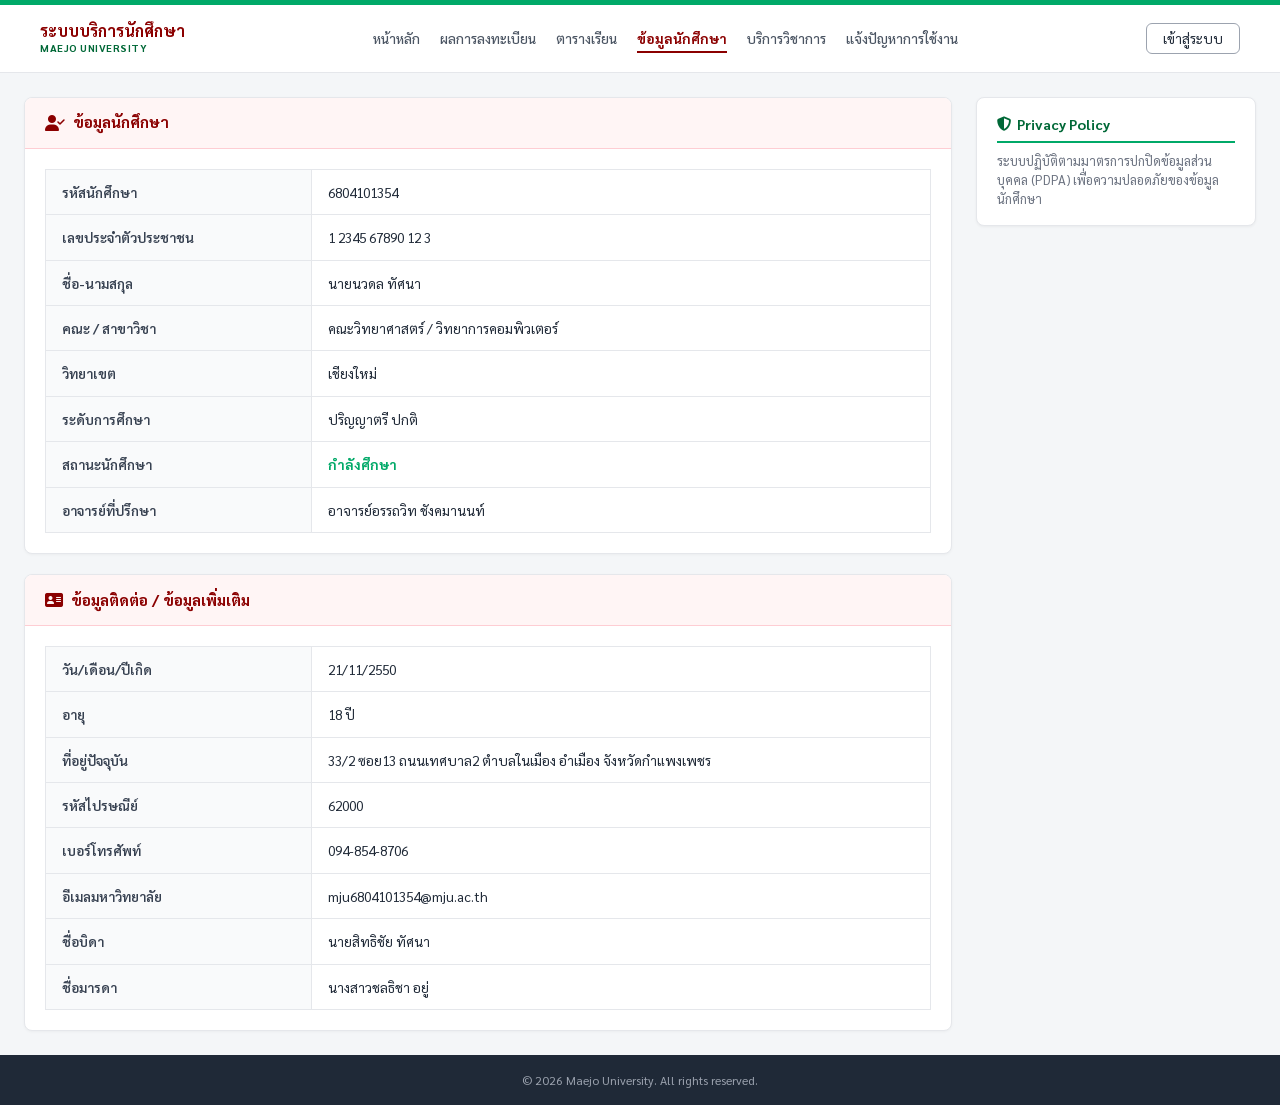
==== profile.html @ 0e14caea "Add files via upload" ====
<!DOCTYPE html>
<html lang="th">

<head>
    <meta charset="UTF-8">
    <meta name="viewport" content="width=device-width, initial-scale=1.0">
    <title>ระบบบริการนักศึกษา - ข้อมูลนักศึกษา</title>

    <link rel="stylesheet" href="https://cdnjs.cloudflare.com/ajax/libs/font-awesome/6.4.0/css/all.min.css">
    <link rel="stylesheet" href="styles.css">
</head>

<body>

    <div class="top-stripe"></div>

    <!-- Header Section -->
    <header class="site-header">
        <div class="header-container">
            <div class="brand-section">
                <img src="logo.png" alt="University Logo" class="brand-logo" onerror="this.style.display='none'">
                <div>
                    <h1 class="brand-title">ระบบบริการนักศึกษา</h1>
                    <p class="brand-subtitle">MAEJO UNIVERSITY</p>
                </div>
            </div>

            <!-- Semantic Navigation Bar (6 Menu Items) -->
            <nav class="site-nav">
                <ul class="nav-menu">
                    <li class="nav-item"><a href="#">หน้าหลัก</a></li>
                    <li class="nav-item"><a href="#">ผลการลงทะเบียน</a></li>
                    <li class="nav-item"><a href="schedule.html">ตารางเรียน</a></li>
                    <li class="nav-item"><a href="profile.html" class="active">ข้อมูลนักศึกษา</a></li>
                    <li class="nav-item"><a href="#">บริการวิชาการ</a></li>
                    <li class="nav-item"><a href="index.html">แจ้งปัญหาการใช้งาน</a></li>
                </ul>
            </nav>

            <div>
                <button class="btn-login">เข้าสู่ระบบ</button>
            </div>
        </div>
    </header>

    <!-- Main Section -->
    <main class="main-layout">

        <!-- 🔹 ครอบสองการ์ดด้วย div คอลัมน์ซ้าย เพื่อให้การ์ดล่างชิดการ์ดบนเสมอ -->
        <div class="left-content">

            <!-- Card 1: ข้อมูลนักศึกษา -->
            <section class="card">
                <header class="card-header">
                    <i class="fa-solid fa-user-check" style="color: #8b0000;"></i>
                    <h2 class="card-title">ข้อมูลนักศึกษา</h2>
                </header>

                <div class="card-body">
                    <div class="table-responsive">
                        <table class="data-table">
                            <tbody>
                                <tr>
                                    <td class="bg-gray" style="width: 30%;">รหัสนักศึกษา</td>
                                    <td>6804101354</td>
                                </tr>
                                <tr>
                                    <td class="bg-gray">เลขประจำตัวประชาชน</td>
                                    <td>1 2345 67890 12 3</td>
                                </tr>
                                <tr>
                                    <td class="bg-gray">ชื่อ-นามสกุล</td>
                                    <td>นายนวดล ทัศนา</td>
                                </tr>
                                <tr>
                                    <td class="bg-gray">คณะ / สาขาวิชา</td>
                                    <td>คณะวิทยาศาสตร์ / วิทยาการคอมพิวเตอร์</td>
                                </tr>
                                <tr>
                                    <td class="bg-gray">วิทยาเขต</td>
                                    <td>เชียงใหม่</td>
                                </tr>
                                <tr>
                                    <td class="bg-gray">ระดับการศึกษา</td>
                                    <td>ปริญญาตรี ปกติ</td>
                                </tr>
                                <tr>
                                    <td class="bg-gray">สถานะนักศึกษา</td>
                                    <td><span style="color: #00a968; font-weight: 700;">กำลังศึกษา</span></td>
                                </tr>
                                <tr>
                                    <td class="bg-gray">อาจารย์ที่ปรึกษา</td>
                                    <td>อาจารย์อรรถวิท ชังคมานนท์</td>
                                </tr>
                            </tbody>
                        </table>
                    </div>
                </div>
            </section>

            <!-- Card 2: ข้อมูลติดต่อ / ข้อมูลเพิ่มเติม -->
            <section class="card">
                <header class="card-header">
                    <i class="fa-solid fa-address-card" style="color: #8b0000;"></i>
                    <h2 class="card-title">ข้อมูลติดต่อ / ข้อมูลเพิ่มเติม</h2>
                </header>

                <div class="card-body">
                    <div class="table-responsive">
                        <table class="data-table">
                            <tbody>
                                <tr>
                                    <td class="bg-gray">วัน/เดือน/ปีเกิด</td>
                                    <td>21/11/2550</td>
                                </tr>
                                <tr>
                                    <td class="bg-gray">อายุ</td>
                                    <td>18 ปี</td>
                                </tr>
                                <tr>
                                    <td class="bg-gray" style="width: 30%;">ที่อยู่ปัจจุบัน</td>
                                    <td>33/2 ซอย13 ถนนเทศบาล2 ตำบลในเมือง อำเมือง จังหวัดกำแพงเพชร</td>
                                </tr>
                                <tr>
                                    <td class="bg-gray">รหัสไปรษณีย์ </td>
                                    <td>62000</td>
                                </tr>
                                <tr>
                                    <td class="bg-gray">เบอร์โทรศัพท์</td>
                                    <td>094-854-8706</td>
                                </tr>
                                <tr>
                                    <td class="bg-gray">อีเมลมหาวิทยาลัย</td>
                                    <td>mju6804101354@mju.ac.th</td>
                                </tr>
                                <tr>
                                    <td class="bg-gray">ชื่อบิดา</td>
                                    <td>นายสิทธิชัย ทัศนา</td>
                                </tr>
                                <tr>
                                    <td class="bg-gray">ชื่อมารดา</td>
                                    <td>นางสาวชลธิชา อยู่</td>
                                </tr>
                            </tbody>
                        </table>
                    </div>
                </div>
            </section>

        </div> <!-- จบ left-content -->

        <!-- 🟩 Sidebar ฝั่งขวา (Privacy Policy) -->
        <aside class="sidebar-card">
            <h3 class="sidebar-title">
                <i class="fa-solid fa-shield-halved"></i> Privacy Policy
            </h3>
            <p class="sidebar-text">
                ระบบปฏิบัติตามมาตรการปกปิดข้อมูลส่วนบุคคล (PDPA) เพื่อความปลอดภัยของข้อมูลนักศึกษา
            </p>
        </aside>

    </main>

    <footer class="site-footer">
        <p>&copy; 2026 Maejo University. All rights reserved.</p>
    </footer>

</body>

</html>
---- styles.css ----
/* ==========================================================
   1. BASE & MOBILE-FIRST STYLES (< 768px)
   ========================================================== */
@import url('https://fonts.googleapis.com/css2?family=Sarabun:wght@300;400;500;600;700&display=swap');

* {
  box-sizing: border-box;
  margin: 0;
  padding: 0;
}

body {
  font-family: 'Sarabun', sans-serif;
  background-color: #f4f6f8;
  color: #333333;
  line-height: 1.5;
  min-height: 100vh;
  display: flex;
  flex-direction: column;
  overflow-x: hidden;
}

img {
  max-width: 100%;
  height: auto;
  display: block;
}

p, h1, h2, h3, span, a, td, th {
  overflow-wrap: break-word;
  word-break: break-word;
}

/* Header & Navigation */
.top-stripe {
  height: 5px;
  background-color: #00a968;
  width: 100%;
}

.site-header {
  background-color: #ffffff;
  border-bottom: 1px solid #e5e7eb;
  padding: 0.75rem 1rem;
}

.header-container {
  display: flex;
  flex-direction: column;
  align-items: center;
  gap: 1rem;
  width: 100%;
  max-width: 1400px;
  margin: 0 auto;
}

.brand-section {
  display: flex;
  align-items: center;
  gap: 0.75rem;
}

.brand-logo {
  width: 40px;
  height: 40px;
  object-fit: contain;
}

.brand-title {
  font-size: 0.95rem;
  font-weight: 700;
  color: #8b0000;
  line-height: 1.2;
}

.brand-subtitle {
  font-size: 0.65rem;
  font-weight: 700;
  color: #006837;
  letter-spacing: 0.5px;
}

.site-nav {
  width: 100%;
}

.nav-menu {
  display: flex;
  flex-wrap: wrap;
  justify-content: center;
  align-items: center;
  gap: 0.5rem 1.25rem;
  list-style: none;
}

.nav-item a {
  text-decoration: none;
  font-size: 0.85rem;
  color: #374151;
  font-weight: 500;
  white-space: nowrap;
  padding-bottom: 4px;
  transition: color 0.2s, border-color 0.2s;
}

.nav-item a:hover,
.nav-item a.active {
  color: #8b0000;
  font-weight: 700;
  border-bottom: 2px solid #8b0000;
}

.btn-login {
  border: 1px solid #9ca3af;
  background-color: transparent;
  color: #1f2937;
  padding: 0.35rem 1.25rem;
  font-size: 0.85rem;
  border-radius: 6px;
  font-family: inherit;
  cursor: pointer;
  white-space: nowrap;
}

.btn-login:hover {
  background-color: #f9fafb;
}

/* Layout Structure */
.main-layout {
  flex: 1;
  width: 100%;
  max-width: 1400px;
  margin: 0 auto;
  padding: 1.5rem 1rem;
  display: flex;
  flex-direction: column;
  gap: 1.5rem;
}

/* Card Elements */
.card {
  background-color: #ffffff;
  border: 1px solid #e5e7eb;
  border-radius: 4px;
  box-shadow: 0 1px 3px rgba(0, 0, 0, 0.05);
  overflow: hidden;
}

.card-header {
  background-color: #fff5f5;
  border-bottom: 1px solid #fecdd3;
  padding: 0.85rem 1.25rem;
  display: flex;
  align-items: center;
  gap: 0.6rem;
}

.card-title {
  color: #8b0000;
  font-size: 1rem;
  font-weight: 700;
}

.card-body {
  padding: 1.5rem;
  display: flex;
  flex-direction: column;
  gap: 1.25rem;
}

/* Form Styles */
.form-group {
  display: flex;
  flex-direction: column;
  gap: 0.35rem;
}

.form-label {
  font-size: 0.85rem;
  font-weight: 600;
  color: #374151;
}

.form-control {
  width: 100%;
  padding: 0.5rem;
  font-size: 0.85rem;
  border: 1px solid #9ca3af;
  border-radius: 4px;
  font-family: inherit;
  background-color: #ffffff;
}

.form-control:focus {
  outline: none;
  border-color: #00a968;
}

.form-timestamp {
  font-size: 0.75rem;
  color: #6b7280;
  text-align: right;
  margin-top: 0.35rem;
}

.button-group {
  display: flex;
  justify-content: center;
  gap: 0.75rem;
  padding-top: 0.5rem;
}

.btn {
  padding: 0.4rem 1.25rem;
  font-size: 0.85rem;
  border-radius: 4px;
  cursor: pointer;
  display: inline-flex;
  align-items: center;
  gap: 0.35rem;
  font-family: inherit;
  border: 1px solid transparent;
}

.btn-secondary {
  background-color: #ffffff;
  border-color: #9ca3af;
  color: #374151;
}

.btn-primary {
  background-color: #8b0000;
  color: #ffffff;
}

/* Sidebar Styles */
.sidebar-card {
  background-color: #ffffff;
  border: 1px solid #e5e7eb;
  border-radius: 4px;
  padding: 1.25rem;
  box-shadow: 0 1px 3px rgba(0,0,0,0.05);
}

.sidebar-title {
  font-size: 0.95rem;
  font-weight: 700;
  color: #006837;
  margin-bottom: 0.75rem;
  border-bottom: 2px solid #00a968;
  padding-bottom: 0.35rem;
  display: flex;
  align-items: center;
  gap: 0.4rem;
}

.sidebar-text {
  font-size: 0.85rem;
  color: #4b5563;
  line-height: 1.6;
}

/* Data Table Styles */
.table-responsive {
  width: 100%;
  overflow-x: auto;
}

.data-table {
  width: 100%;
  border-collapse: collapse;
  font-size: 0.85rem;
}

.data-table th, .data-table td {
  padding: 0.75rem 1rem;
  border: 1px solid #e5e7eb;
}

.data-table th, .data-table td.bg-gray {
  background-color: #f9fafb;
  font-weight: 600;
  color: #374151;
}

/* Footer */
.site-footer {
  background-color: #1f2937;
  color: #9ca3af;
  text-align: center;
  padding: 1rem;
  font-size: 0.75rem;
  margin-top: auto;
}

/* ==========================================================
   2. TABLET RESPONSIVE (768px - iPad)
   ========================================================== */
@media (min-width: 768px) {
  .form-group {
    flex-direction: row;
    align-items: flex-start;
  }

  .form-label {
    width: 30%;
    text-align: right;
    padding-top: 0.4rem;
    padding-right: 1rem;
  }

  .form-input-wrapper {
    width: 70%;
  }

  .form-control.select-control {
    width: 60%;
  }
}

/* ==========================================================
   3. DESKTOP RESPONSIVE (1024px - 1440px Mac)
   ========================================================== */
@media (min-width: 1024px) {
  .header-container {
    flex-direction: row;
    justify-content: space-between;
    padding: 0.25rem 1rem;
  }

  .site-nav {
    width: auto;
  }

  .main-layout {
    display: grid;
    grid-template-columns: 1fr 300px;
    gap: 1.5rem;
    align-items: start;
    padding: 2rem 1.5rem;
  }

  .card-body {
    padding: 2rem;
  }
}

/* คลาสสำหรับรวมการ์ดฝั่งซ้ายให้เรียงต่อกันสวยงาม */
.left-content {
  display: flex;
  flex-direction: column;
  gap: 1.5rem; /* ระยะห่างระหว่างการ์ดบนกับล่าง */
}

/* ==========================================================
   SYSTEM BASE STYLING
   ========================================================== */
@import url('https://fonts.googleapis.com/css2?family=Sarabun:wght@300;400;500;600;700&display=swap');

* {
  box-sizing: border-box;
  margin: 0;
  padding: 0;
}

body {
  font-family: 'Sarabun', sans-serif;
  background-color: #f4f6f8;
  color: #1f2937;
  line-height: 1.5;
  min-height: 100vh;
  display: flex;
  flex-direction: column;
}

/* Header & Nav */
.top-stripe {
  height: 5px;
  background-color: #00a968;
}

.site-header {
  background-color: #ffffff;
  border-bottom: 1px solid #e5e7eb;
  padding: 0.75rem 1.5rem;
}

.header-container {
  max-width: 1400px;
  margin: 0 auto;
  display: flex;
  align-items: center;
  justify-content: space-between;
  gap: 1rem;
}

.brand-section {
  display: flex;
  align-items: center;
  gap: 0.75rem;
}

.brand-title {
  font-size: 1rem;
  font-weight: 700;
  color: #8b0000;
}

.brand-subtitle {
  font-size: 0.65rem;
  font-weight: 700;
  color: #006837;
}

.nav-menu {
  display: flex;
  list-style: none;
  gap: 1.25rem;
}

.nav-item a {
  text-decoration: none;
  font-size: 0.85rem;
  color: #4b5563;
  font-weight: 500;
  padding-bottom: 4px;
}

.nav-item a.active, .nav-item a:hover {
  color: #8b0000;
  font-weight: 700;
  border-bottom: 2px solid #8b0000;
}

.btn-login {
  border: 1px solid #9ca3af;
  background: transparent;
  padding: 0.35rem 1rem;
  border-radius: 6px;
  font-size: 0.85rem;
  cursor: pointer;
}

/* Layout System */
.main-layout {
  max-width: 1400px;
  width: 100%;
  margin: 0 auto;
  padding: 1.5rem;
  display: grid;
  grid-template-columns: minmax(0, 1fr) 280px;
  gap: 1.5rem;
  align-items: start;
}

.left-content {
  display: flex;
  flex-direction: column;
  gap: 1.25rem;
  min-width: 0; /* ป้องกัน Flex/Grid Child ขยายตัวเกินคอนเทนเนอร์ */
}

/* Card Component */
.card {
  background: #ffffff;
  border: 1px solid #e5e7eb;
  border-radius: 8px;
  box-shadow: 0 1px 3px rgba(0,0,0,0.04);
  overflow: hidden;
}

.card-header {
  background-color: #fff5f5;
  border-bottom: 1px solid #fecdd3;
  padding: 0.85rem 1.25rem;
  display: flex;
  align-items: center;
  gap: 0.5rem;
}

.card-title {
  color: #8b0000;
  font-size: 0.95rem;
  font-weight: 700;
}

.card-body {
  padding: 1.25rem;
}

/* 1. Profile Info Grid */
.info-grid {
  display: grid;
  grid-template-columns: repeat(2, 1fr);
  gap: 0.75rem 1.5rem;
  font-size: 0.88rem;
}

.info-item span.label {
  font-weight: 700;
  color: #374151;
}

.badge-green {
  background-color: #d1fae5;
  color: #047857;
  padding: 0.15rem 0.5rem;
  border-radius: 50px;
  font-size: 0.75rem;
  font-weight: 700;
}

.filter-bar {
  margin-top: 1rem;
  padding-top: 1rem;
  border-top: 1px dashed #e5e7eb;
  display: flex;
  align-items: center;
  justify-content: space-between;
  gap: 1rem;
  flex-wrap: wrap;
}

.select-term {
  padding: 0.35rem 0.75rem;
  border: 1px solid #d1d5db;
  border-radius: 6px;
  font-size: 0.85rem;
  outline: none;
}

.date-tag {
  font-size: 0.82rem;
  background-color: #f3f4f6;
  padding: 0.35rem 0.75rem;
  border-radius: 6px;
  color: #4b5563;
}

/* 2. Timetable */
.table-responsive {
  width: 100%;
  overflow-x: auto;
}

.timetable {
  width: 100%;
  min-width: 900px;
  table-layout: fixed;
  border-collapse: collapse;
}

.timetable th {
  background-color: #374151;
  color: #ffffff;
  font-size: 0.75rem;
  padding: 0.5rem 0.2rem;
  border: 1px solid #4b5563;
  text-align: center;
}

.timetable td {
  border: 1px solid #e5e7eb;
  height: 65px;
  vertical-align: top;
  padding: 3px;
  background-color: #fafafa;
}

.timetable .day-col {
  vertical-align: middle;
  text-align: center;
  font-weight: 700;
  color: #fff;
  font-size: 0.82rem;
}

.day-mon { background-color: #eab308; }
.day-tue { background-color: #ec4899; }
.day-wed { background-color: #10b981; }
.day-thu { background-color: #f97316; }
.day-fri { background-color: #3b82f6; }

.break-col {
  background-color: #f3f4f6;
  text-align: center;
  vertical-align: middle !important;
  color: #9ca3af;
  font-size: 0.75rem;
}

.subject-box {
  height: 100%;
  border-radius: 5px;
  padding: 0.3rem 0.4rem;
  box-shadow: 0 1px 2px rgba(0,0,0,0.05);
  display: flex;
  flex-direction: column;
  justify-content: center;
}

.subject-box .code { font-weight: 700; font-size: 0.75rem; }
.subject-box .name { font-size: 0.72rem; font-weight: 600; line-height: 1.2; }
.subject-box .room { font-size: 0.68rem; opacity: 0.85; white-space: nowrap; overflow: hidden; text-overflow: ellipsis; }

.c-blue { background: #e0f2fe; color: #0369a1; border-left: 3px solid #0284c7; }
.c-pink { background: #fce7f3; color: #be185d; border-left: 3px solid #db2777; }
.c-green { background: #dcfce7; color: #15803d; border-left: 3px solid #16a34a; }
.c-yellow { background: #fef3c7; color: #b45309; border-left: 3px solid #d97706; }
.c-purple { background: #f3e8ff; color: #6b21a8; border-left: 3px solid #9333ea; }
.c-orange { background: #ffedd5; color: #c2410c; border-left: 3px solid #ea580c; }

/* 3. Exam Table */
.exam-table {
  width: 100%;
  min-width: 750px;
  border-collapse: collapse;
  font-size: 0.85rem;
}

.exam-table th {
  background-color: #f8fafc;
  color: #334155;
  font-weight: 700;
  padding: 0.65rem 0.75rem;
  border: 1px solid #e2e8f0;
}

.exam-table td {
  padding: 0.65rem 0.75rem;
  border: 1px solid #e2e8f0;
  vertical-align: middle;
}

.exam-badge {
  background-color: #f0fdf4;
  border: 1px solid #bbf7d0;
  color: #166534;
  padding: 0.35rem 0.5rem;
  border-radius: 5px;
  font-size: 0.76rem;
  line-height: 1.4;
}

.legend-bar {
  margin-top: 1rem;
  font-size: 0.78rem;
  color: #64748b;
  display: flex;
  gap: 0.75rem;
  flex-wrap: wrap;
}

.legend-bar code {
  background-color: #f1f5f9;
  padding: 0.1rem 0.3rem;
  border-radius: 3px;
  font-weight: 700;
  color: #334155;
}

/* Sidebar & Footer */
.sidebar-card {
  background: #ffffff;
  border: 1px solid #e5e7eb;
  border-radius: 8px;
  padding: 1rem 1.25rem;
}

.sidebar-title {
  font-size: 0.9rem;
  font-weight: 700;
  color: #006837;
  margin-bottom: 0.5rem;
  display: flex;
  align-items: center;
  gap: 0.4rem;
}

.sidebar-text {
  font-size: 0.8rem;
  color: #6b7280;
  line-height: 1.5;
}

.site-footer {
  background: #1f2937;
  color: #9ca3af;
  text-align: center;
  padding: 1rem;
  font-size: 0.75rem;
  margin-top: auto;
}

/* Responsive Tablet/Mobile */
@media (max-width: 1024px) {
  .main-layout {
    grid-template-columns: 1fr;
  }
  .info-grid {
    grid-template-columns: 1fr;
  }
}

/* ==========================================================
   MOBILE CARD VIEW (ปรับตารางให้แสดงผลครบ 100% บนมือถือ)
   ========================================================== */
@media (max-width: 768px) {
  
  /* --- 1. ปรับตารางเรียนประจำสัปดาห์ --- */
  .mobile-hint {
    display: none !important; /* ซ่อนคำแนะนำเรื่องสไลด์ */
  }

  .table-responsive {
    border: none;
    overflow-x: visible;
  }

  .timetable, 
  .timetable tbody, 
  .timetable tr, 
  .timetable td {
    display: block;
    width: 100% !important;
    min-width: 0 !important;
    box-sizing: border-box;
  }

  /* ซ่อน Header เวลา 08:00-17:00 บนมือถือ */
  .timetable thead {
    display: none;
  }

  /* จัดกลุ่มแต่ละวันให้อยู่ในการ์ดเดียวกัน */
  .timetable tr {
    margin-bottom: 1rem;
    background: #ffffff;
    border: 1px solid #e5e7eb;
    border-radius: 8px;
    overflow: hidden;
    box-shadow: 0 1px 2px rgba(0,0,0,0.05);
  }

  /* แถบหัวข้อวัน (จันทร์ - ศุกร์) */
  .timetable td.day-col {
    width: 100% !important;
    padding: 0.6rem 0.8rem;
    text-align: left;
    font-size: 0.9rem;
    font-weight: 700;
  }

  .timetable td {
    height: auto;
    padding: 0.4rem 0.6rem;
    border: none;
    border-bottom: 1px dashed #f3f4f6;
  }

  /* ซ่อนช่องว่างที่ไม่มีเรียน และช่องพักเที่ยงบนมือถือ */
  .timetable td:empty, 
  .timetable td.break-col {
    display: none;
  }

  /* ปรับการ์ดรายวิชา */
  .subject-box {
    padding: 0.6rem 0.75rem;
    border-radius: 6px;
  }

  .subject-box .code {
    font-size: 0.8rem;
  }

  .subject-box .name {
    font-size: 0.85rem;
    margin: 0.2rem 0;
  }

  .subject-box .room {
    font-size: 0.75rem;
    white-space: normal; /* ยอมให้ข้อความขึ้นบรรทัดใหม่ได้ ไม่โดนตัด */
  }

  /* --- 2. ปรับตารางกำหนดการสอบ --- */
  .exam-table, 
  .exam-table tbody, 
  .exam-table tr, 
  .exam-table td {
    display: block;
    width: 100% !important;
    min-width: 0 !important;
    box-sizing: border-box;
  }

  .exam-table thead {
    display: none;
  }

  .exam-table tr {
    margin-bottom: 0.85rem;
    background: #ffffff;
    border: 1px solid #e2e8f0;
    border-radius: 8px;
    padding: 0.75rem;
    box-shadow: 0 1px 2px rgba(0,0,0,0.03);
  }

  .exam-table td {
    border: none;
    padding: 0.25rem 0;
    text-align: left !important;
  }

  .exam-table td:first-child {
    font-size: 0.95rem;
    color: #8b0000;
  }

  .exam-badge {
    margin-top: 0.25rem;
  }
}
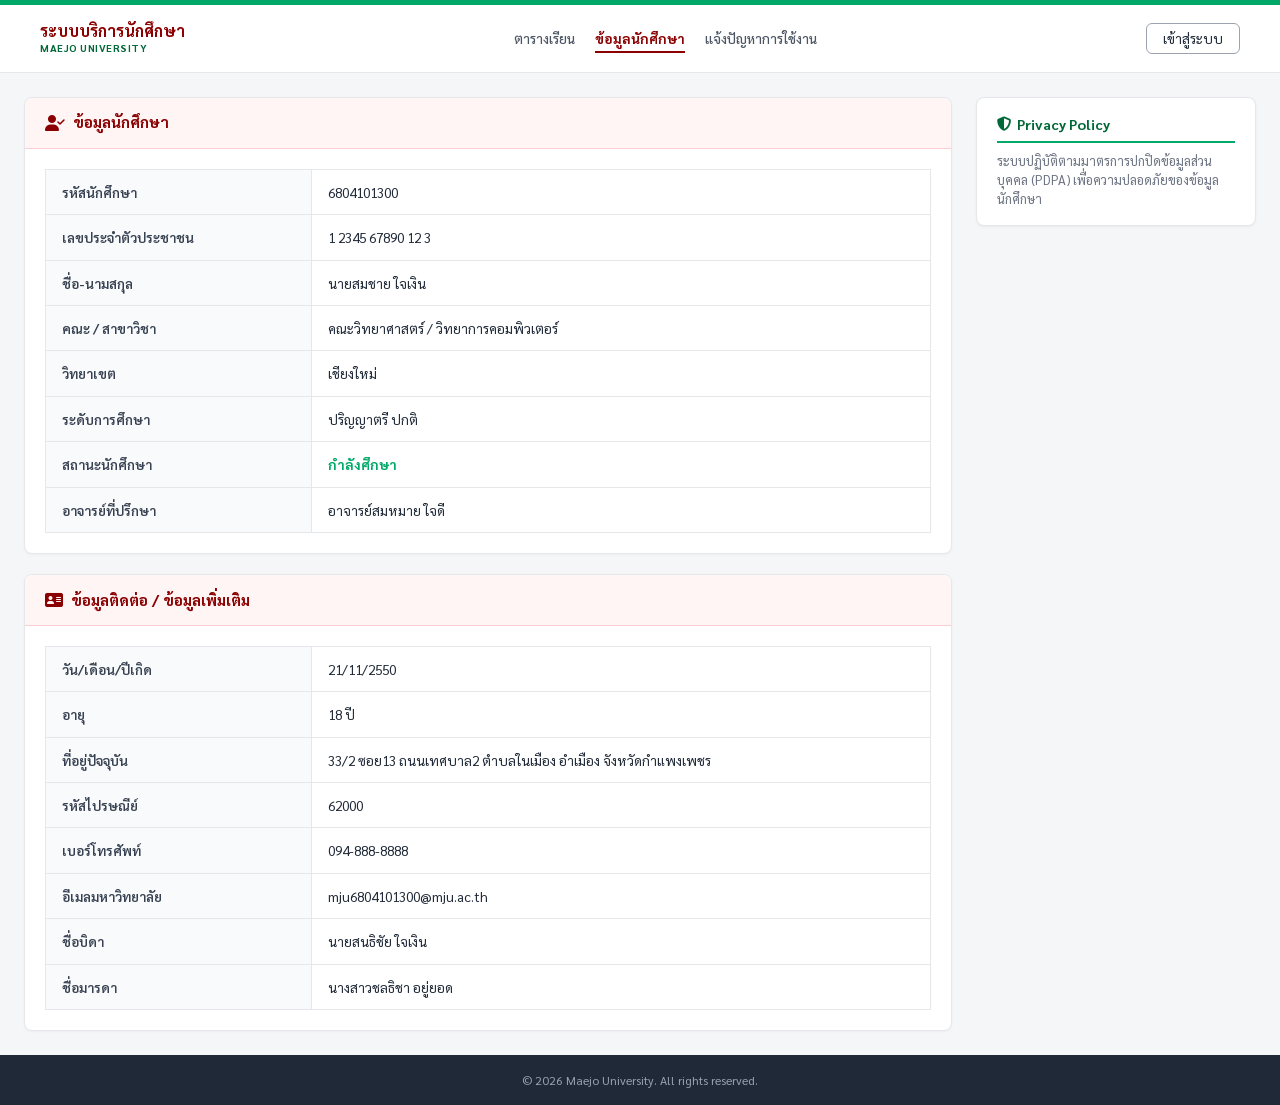
==== commit ba2d6e9f: "Update profile.html" ====
--- a/profile.html
+++ b/profile.html
@@ -14,7 +14,6 @@
 
     <div class="top-stripe"></div>
 
-    <!-- Header Section -->
     <header class="site-header">
         <div class="header-container">
             <div class="brand-section">
@@ -25,14 +24,10 @@
                 </div>
             </div>
 
-            <!-- Semantic Navigation Bar (6 Menu Items) -->
             <nav class="site-nav">
                 <ul class="nav-menu">
-                    <li class="nav-item"><a href="#">หน้าหลัก</a></li>
-                    <li class="nav-item"><a href="#">ผลการลงทะเบียน</a></li>
                     <li class="nav-item"><a href="schedule.html">ตารางเรียน</a></li>
                     <li class="nav-item"><a href="profile.html" class="active">ข้อมูลนักศึกษา</a></li>
-                    <li class="nav-item"><a href="#">บริการวิชาการ</a></li>
                     <li class="nav-item"><a href="index.html">แจ้งปัญหาการใช้งาน</a></li>
                 </ul>
             </nav>
@@ -43,13 +38,10 @@
         </div>
     </header>
 
-    <!-- Main Section -->
     <main class="main-layout">
 
-        <!-- 🔹 ครอบสองการ์ดด้วย div คอลัมน์ซ้าย เพื่อให้การ์ดล่างชิดการ์ดบนเสมอ -->
         <div class="left-content">
 
-            <!-- Card 1: ข้อมูลนักศึกษา -->
             <section class="card">
                 <header class="card-header">
                     <i class="fa-solid fa-user-check" style="color: #8b0000;"></i>
@@ -62,7 +54,7 @@
                             <tbody>
                                 <tr>
                                     <td class="bg-gray" style="width: 30%;">รหัสนักศึกษา</td>
-                                    <td>6804101354</td>
+                                    <td>6804101300</td>
                                 </tr>
                                 <tr>
                                     <td class="bg-gray">เลขประจำตัวประชาชน</td>
@@ -70,7 +62,7 @@
                                 </tr>
                                 <tr>
                                     <td class="bg-gray">ชื่อ-นามสกุล</td>
-                                    <td>นายนวดล ทัศนา</td>
+                                    <td>นายสมชาย ใจเงิน</td>
                                 </tr>
                                 <tr>
                                     <td class="bg-gray">คณะ / สาขาวิชา</td>
@@ -90,15 +82,14 @@
                                 </tr>
                                 <tr>
                                     <td class="bg-gray">อาจารย์ที่ปรึกษา</td>
-                                    <td>อาจารย์อรรถวิท ชังคมานนท์</td>
+                                    <td>อาจารย์สมหมาย ใจดี</td>
                                 </tr>
                             </tbody>
                         </table>
                     </div>
                 </div>
             </section>
-
-            <!-- Card 2: ข้อมูลติดต่อ / ข้อมูลเพิ่มเติม -->
+            
             <section class="card">
                 <header class="card-header">
                     <i class="fa-solid fa-address-card" style="color: #8b0000;"></i>
@@ -127,19 +118,19 @@
                                 </tr>
                                 <tr>
                                     <td class="bg-gray">เบอร์โทรศัพท์</td>
-                                    <td>094-854-8706</td>
+                                    <td>094-888-8888</td>
                                 </tr>
                                 <tr>
                                     <td class="bg-gray">อีเมลมหาวิทยาลัย</td>
-                                    <td>mju6804101354@mju.ac.th</td>
+                                    <td>mju6804101300@mju.ac.th</td>
                                 </tr>
                                 <tr>
                                     <td class="bg-gray">ชื่อบิดา</td>
-                                    <td>นายสิทธิชัย ทัศนา</td>
+                                    <td>นายสนธิชัย ใจเงิน</td>
                                 </tr>
                                 <tr>
                                     <td class="bg-gray">ชื่อมารดา</td>
-                                    <td>นางสาวชลธิชา อยู่</td>
+                                    <td>นางสาวชลธิชา อยู่ยอด</td>
                                 </tr>
                             </tbody>
                         </table>
@@ -147,9 +138,8 @@
                 </div>
             </section>
 
-        </div> <!-- จบ left-content -->
+        </div>
 
-        <!-- 🟩 Sidebar ฝั่งขวา (Privacy Policy) -->
         <aside class="sidebar-card">
             <h3 class="sidebar-title">
                 <i class="fa-solid fa-shield-halved"></i> Privacy Policy
@@ -167,4 +157,4 @@
 
 </body>
 
-</html>+</html>
